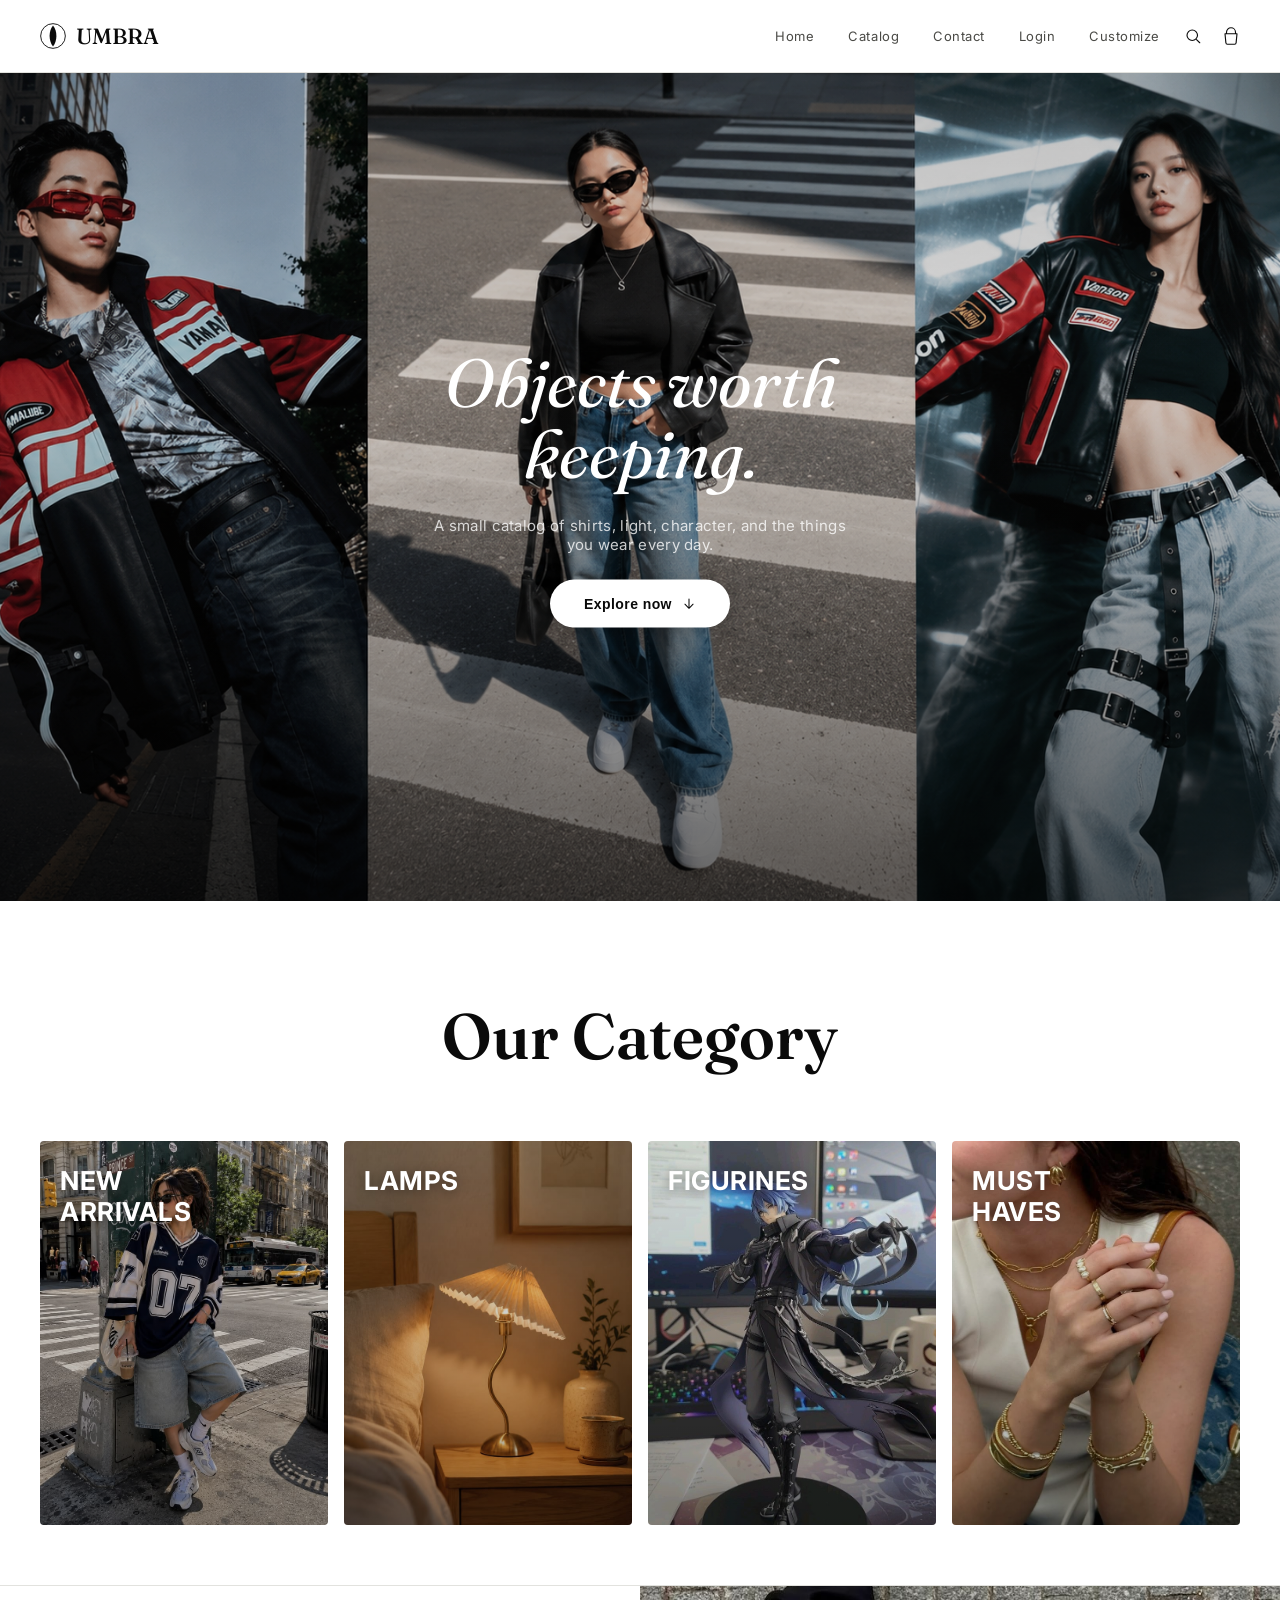
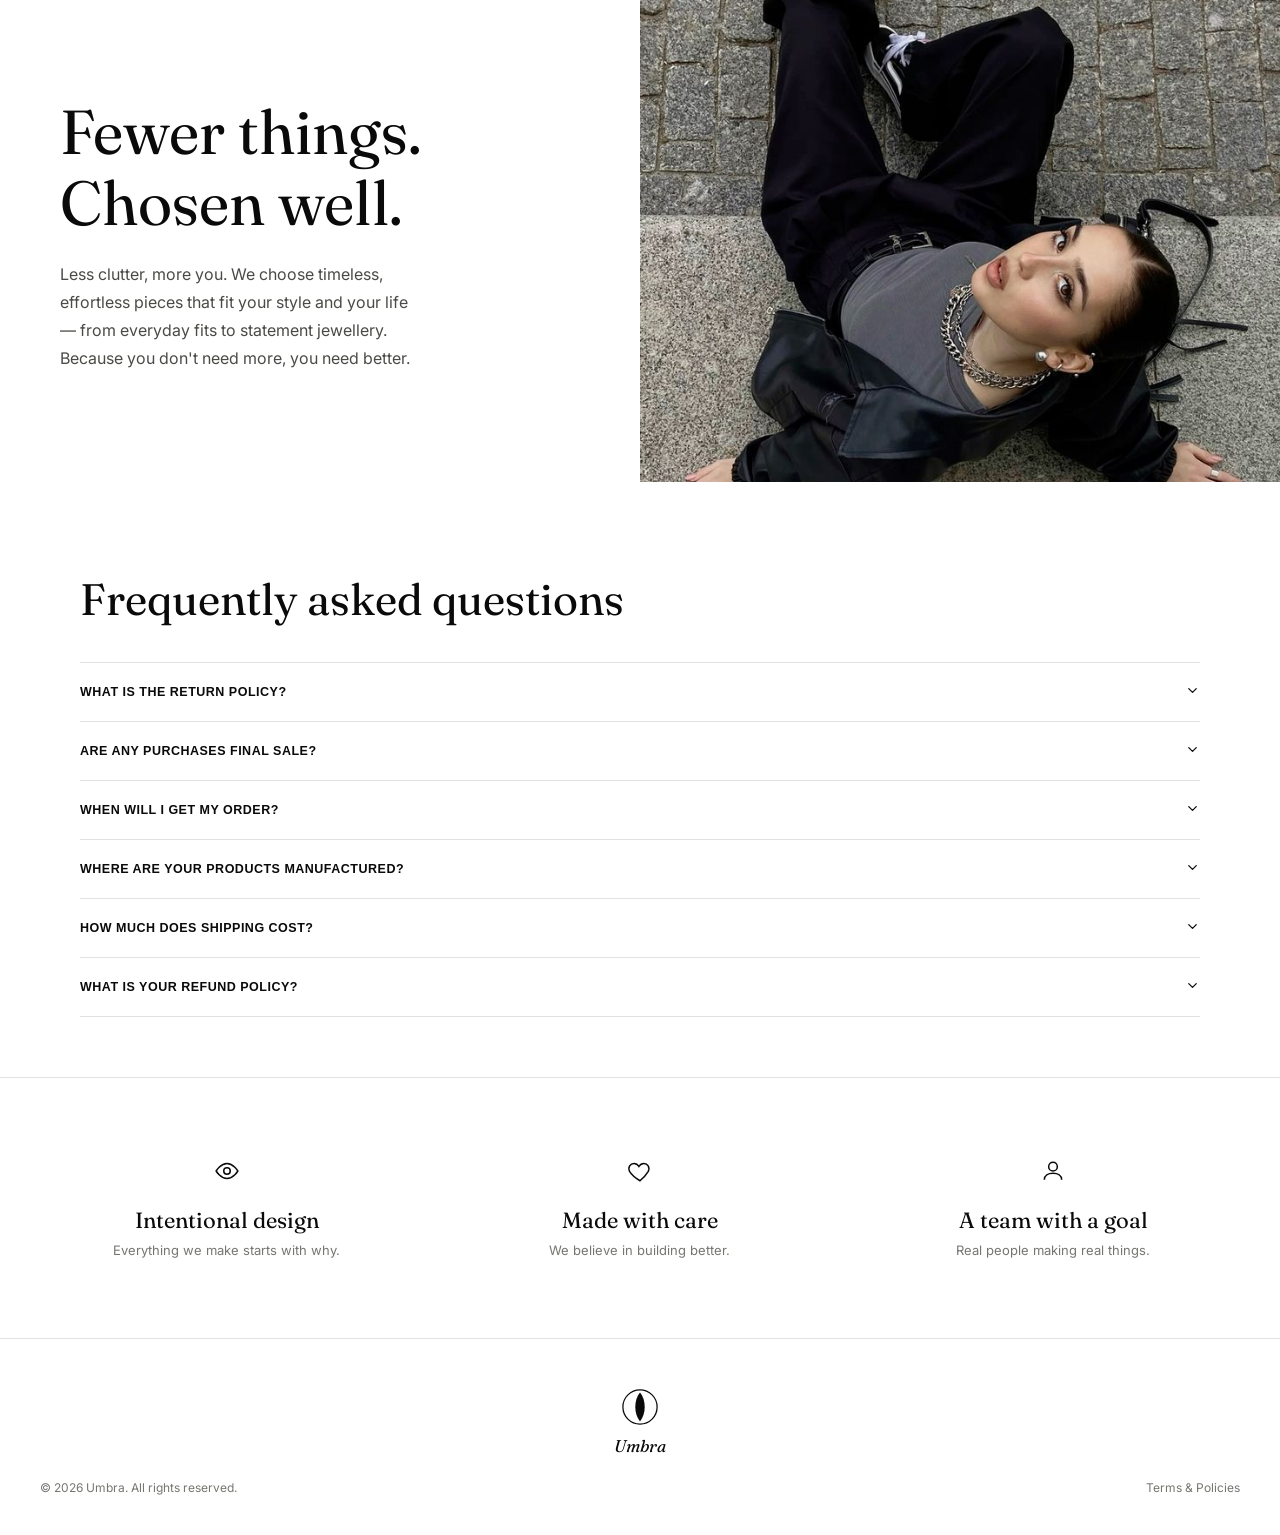
==== index.html @ f9c09f33 "Template" ====
<!DOCTYPE html>
<html lang="en">
<head>
<meta charset="UTF-8">
<meta name="viewport" content="width=device-width, initial-scale=1.0">
<title>UMBRA — Catalog</title>
<link rel="preconnect" href="https://fonts.googleapis.com">
<link href="https://fonts.googleapis.com/css2?family=Fraunces:ital,opsz,wght@0,9..144,300;0,9..144,400;0,9..144,500;1,9..144,400&family=Inter:wght@400;500;600&display=swap" rel="stylesheet">
<link rel="stylesheet" href="CSS/homepage.css">
</head>
<body>

<nav class="nav">
  <div class="brand">
    <svg class="brand-mark" viewBox="0 0 40 40" fill="none" xmlns="http://www.w3.org/2000/svg">
      <circle cx="20" cy="20" r="19" stroke="#0a0a0a" stroke-width="1.4"/>
      <path d="M20 4 C13 12 13 28 20 36 C27 28 27 12 20 4Z" fill="#0a0a0a"/>
    </svg>
    UMBRA
  </div>
  <button class="nav-toggle" id="navToggle" aria-label="Toggle menu">
    <svg viewBox="0 0 24 24" fill="none"><path d="M3 6h18M3 12h18M3 18h18" stroke="#0a0a0a" stroke-width="1.6" stroke-linecap="round"/></svg>
  </button>
  <div class="nav-links" id="navLinks">
    <a href="index.html">Home</a>
    <a href="catalog.html">Catalog</a>
    <a href="contact.html">Contact</a>
    <a href="login.html">Login</a>
    <a href="customize.html">Customize</a>
  </div>
  <div class="nav-icons">
    <svg viewBox="0 0 24 24" fill="none"><circle cx="11" cy="11" r="7" stroke-width="1.5"/><path d="M21 21l-4.3-4.3" stroke-width="1.5" stroke-linecap="round"/></svg>
    <svg viewBox="0 0 24 24" fill="none"><path d="M6 9V7a6 6 0 1112 0v2M4 9h16l-1.2 12.1a2 2 0 01-2 1.9H7.2a2 2 0 01-2-1.9L4 9z" stroke-width="1.5" stroke-linejoin="round"/></svg>
  </div>
</nav>

<div class="hero" id="top">
   <div class="hero-slideshow" id="heroSlideshow">
    <img src="../media/images/hero/slide1.png" class="hero-slide active" alt="">
    <img src="../media/images/hero/slide2.png" class="hero-slide" alt="">
    <img src="../media/images/hero/slide3.png" class="hero-slide" alt="">
    <img src="../media/images/hero/slide4.png" class="hero-slide" alt="">
  </div>
  <div class="hero-content">
    <div class="hero-eyebrow">Objects worth<br>keeping.</div>
    <p class="hero-sub">A small catalog of shirts, light, character, and the things you wear every day.</p>
    <button class="explore-btn" id="exploreBtn">
      Explore now
      <svg viewBox="0 0 24 24" fill="none"><path d="M12 4v16M5 13l7 7 7-7" stroke="#0a0a0a" stroke-width="1.8" stroke-linecap="round" stroke-linejoin="round"/></svg>
    </button>
  </div>
</div>

<div class="intro">
      <p>Our Category</p>
</div>
<section class="collections">
  <div class="collections-grid">
    <a href="catalog.html#shirts" class="collection-card">
      <img src="../media/images/collections/outfit.jpg" alt="New Arrivals">
      <span class="collection-label">New<br>Arrivals</span>
    </a>
    <a href="catalog.html#lamps" class="collection-card">
      <img src="../media/images/collections/lamp.jpg" alt="Lamps">
      <span class="collection-label">Lamps</span>
    </a>
    <a href="catalog.html#figurines" class="collection-card">
      <img src="../media/images/collections/figurines.jpg" alt="Figurines">
      <span class="collection-label">Figurines</span>
    </a>
    <a href="catalog.html#dwe" class="collection-card">
      <img src="../media/images/collections/jewerlly.jpg" alt="Must-Haves">
      <span class="collection-label">Must<br>Haves</span>
    </a>
  </div>
</section>
<section class="value-split">
  <div class="value-text">
    <h2>Fewer things.<br>Chosen well.</h2>
    <p>Less clutter, more you. We choose timeless, effortless pieces that fit your style and your life — from everyday fits to statement jewellery. Because you don't need more, you need better.</p>
  </div>
  <div class="value-image">
    <img src="../media/images/hero/anshika.jpg" alt="">
  </div>
</section>
<section class="faq-section">
  <h2 class="faq-title">Frequently asked questions</h2>

  <div class="faq-list">

    <div class="faq-item">
      <button class="faq-question" aria-expanded="false">
        What is the return policy?
        <span class="faq-chevron"><svg viewBox="0 0 24 24" fill="none"><path d="M6 9l6 6 6-6" stroke-width="2" stroke-linecap="round" stroke-linejoin="round"/></svg></span>
      </button>
      <div class="faq-answer">
        <p>We accept returns within 7 days of delivery, provided the item is unused and in its original packaging. Refunds are processed within 5–7 business days of us receiving the return.</p>
      </div>
    </div>

    <div class="faq-item">
      <button class="faq-question" aria-expanded="false">
        Are any purchases final sale?
        <span class="faq-chevron"><svg viewBox="0 0 24 24" fill="none"><path d="M6 9l6 6 6-6" stroke-width="2" stroke-linecap="round" stroke-linejoin="round"/></svg></span>
      </button>
      <div class="faq-answer">
        <p>We are unable to accept returns on certain items. These will be carefully marked before purchase.</p>
      </div>
    </div>

    <div class="faq-item">
      <button class="faq-question" aria-expanded="false">
        When will I get my order?
        <span class="faq-chevron"><svg viewBox="0 0 24 24" fill="none"><path d="M6 9l6 6 6-6" stroke-width="2" stroke-linecap="round" stroke-linejoin="round"/></svg></span>
      </button>
      <div class="faq-answer">
        <p>We work quickly to ship your order as soon as possible. Once your order has shipped, you'll receive an email with tracking details. Delivery times vary depending on your location.</p>
      </div>
    </div>

    <div class="faq-item">
      <button class="faq-question" aria-expanded="false">
        Where are your products manufactured?
        <span class="faq-chevron"><svg viewBox="0 0 24 24" fill="none"><path d="M6 9l6 6 6-6" stroke-width="2" stroke-linecap="round" stroke-linejoin="round"/></svg></span>
      </button>
      <div class="faq-answer">
        <p>Our products are manufactured in Mumbai, Vasai. We carefully select our manufacturing partners to ensure high quality and fair value.</p>
      </div>
    </div>

    <div class="faq-item">
      <button class="faq-question" aria-expanded="false">
        How much does shipping cost?
        <span class="faq-chevron"><svg viewBox="0 0 24 24" fill="none"><path d="M6 9l6 6 6-6" stroke-width="2" stroke-linecap="round" stroke-linejoin="round"/></svg></span>
      </button>
      <div class="faq-answer">
        <p>Shipping is calculated based on your location and the items in your order. You'll always know the shipping price before you purchase.</p>
      </div>
    </div>

    <div class="faq-item">
      <button class="faq-question" aria-expanded="false">
        What is your refund policy?
        <span class="faq-chevron"><svg viewBox="0 0 24 24" fill="none"><path d="M6 9l6 6 6-6" stroke-width="2" stroke-linecap="round" stroke-linejoin="round"/></svg></span>
      </button>
      <div class="faq-answer">
        <!-- Placeholder — replace with your actual refund policy wording -->
        <p>Once your return is received and inspected, we'll notify you of the approval status. Approved refunds are credited to your original payment method within 5–7 business days. Shipping charges, if any, are non-refundable.</p>
      </div>
    </div>

  </div>
</section>
<div class="features">
  <div class="feature"> 
    <svg viewBox="0 0 24 24" fill="none"><path d="M2 12s4-7 10-7 10 7 10 7-4 7-10 7-10-7-10-7z" stroke-width="1.4"/><circle cx="12" cy="12" r="3" stroke-width="1.4"/></svg>
    <h3>Intentional design</h3>
    <p>Everything we make starts with why.</p>
  </div>
  <div class="feature">
    <svg viewBox="0 0 24 24" fill="none"><path d="M12 21s-7-4.35-9.5-8.5C.5 8.5 3 5 6.5 5c2 0 3.5 1.2 4.5 2.8C12 6.2 13.5 5 15.5 5 19 5 21.5 8.5 19.5 12.5 17 16.65 12 21 12 21z" stroke-width="1.4"/></svg>
    <h3>Made with care</h3>
    <p>We believe in building better.</p>
  </div>
  <div class="feature" id="contact">
    <svg viewBox="0 0 24 24" fill="none"><circle cx="12" cy="8" r="4" stroke-width="1.4"/><path d="M4 20c0-4 3.5-6 8-6s8 2 8 6" stroke-width="1.4"/></svg>
    <h3>A team with a goal</h3>
    <p>Real people making real things.</p>
  </div>
</div>

<footer>
  <div class="foot-mark">
    <svg viewBox="0 0 40 40" fill="none"><circle cx="20" cy="20" r="19" stroke="#0a0a0a" stroke-width="1.4"/><path d="M20 4 C13 12 13 28 20 36 C27 28 27 12 20 4Z" fill="#0a0a0a"/></svg>
    <span>Umbra</span>
  </div>
  <div class="foot-bottom">
    <span>© 2026 Umbra. All rights reserved.</span>
    <span>Terms &amp; Policies</span>
  </div>
</footer>

<script src="../JS/catalog.js"></script>
</body>
</html>
---- CSS/homepage.css ----
:root {
  --ink: #0a0a0a;
  --paper: #ffffff;
  --line: #e2e2de;
  --grey: #767671;
  --grey-dark: #4a4a46;
}

* {
  margin: 0;
  padding: 0;
  box-sizing: border-box;
}
html {
  scroll-behavior: smooth;
}
body {
  background: var(--paper);
  color: var(--ink);
  font-family: "Inter", sans-serif;
  -webkit-font-smoothing: antialiased;
}
a {
  color: inherit;
  text-decoration: none;
}
img {
  display: block;
  max-width: 100%;
}

/* ---------- NAV ---------- */
.nav {
  position: sticky;
  top: 0;
  z-index: 50;
  display: flex;
  align-items: center;
  justify-content: space-between;
  padding: 22px 40px;
  background: rgba(255, 255, 255, 0.88);
  backdrop-filter: blur(10px);
  border-bottom: 1px solid var(--line);
}
.nav-links {
  display: flex;
  gap: 34px;
  font-size: 13px;
  letter-spacing: 0.04em;
  margin-left: auto; /* ADD THIS LINE */
  margin-right: 24px; /* ADD THIS LINE — spacing before the search/cart icons */
}
.nav-links a {
  color: var(--grey-dark);
  transition: color 0.25s;
}
.nav-links a:hover {
  color: var(--ink);
}
.brand {
  font-family: "Fraunces", serif;
  font-size: 22px;
  font-weight: 500;
  display: flex;
  align-items: center;
  gap: 10px;
}
.brand-mark {
  width: 26px;
  height: 26px;
  flex-shrink: 0;
}
.nav-icons {
  display: flex;
  gap: 20px;
  align-items: center;
}
.nav-icons svg {
  width: 18px;
  height: 18px;
  stroke: var(--ink);
  cursor: pointer;
}
.nav-toggle {
  display: none;
  background: none;
  border: 0;
  cursor: pointer;
}
.nav-toggle svg {
  width: 22px;
  height: 22px;
}

@media (max-width: 760px) {
  .nav-links {
    position: fixed;
    top: 69px;
    left: 16px;
    width: 200px; /* CHANGED — fixed width instead of full-bleed */
    right: auto; /* CHANGED — removes edge-to-edge stretch */
    background: var(--paper);
    flex-direction: column;
    gap: 0;
    max-height: 0;
    overflow: hidden;
    border: 1px solid var(--line); /* CHANGED — full border instead of just bottom */
    border-radius: 10px; /* ADD — soft rounded corners */
    box-shadow: 0 12px 30px rgba(0, 0, 0, 0.08); /* ADD — lifts it off the page */
    transition: max-height 0.35s ease;
  }
  .nav-links.open {
    max-height: 220px;
  }
  .nav-links a {
    padding: 14px 20px;
    border-top: 1px solid var(--line);
  } /* CHANGED padding */
  .nav-links a:first-child {
    border-top: none;
  } /* ADD — avoids double border on first item */
  .nav-toggle {
    display: block;
    order: -1;
  }
  .brand {
    margin-left: 12px;
  }
}
/* ---------- HERO ---------- */
.hero {
  position: relative;
  width: 100%;
  height: 92vh;
  min-height: 520px;
  overflow: hidden;
  background: #111;
}
.hero-slideshow {
  position: absolute;
  inset: 0;
  width: 100%;
  height: 100%;
}
.hero-slide {
  position: absolute;
  inset: 0;
  width: 100%;
  height: 100%;
  object-fit: cover;
  opacity: 0;
  transition: opacity 1s ease;
}
.hero-slide.active {
  opacity: 0.9;
}
.hero::after {
  content: "";
  position: absolute;
  inset: 0;
  background: linear-gradient(
    180deg,
    rgba(0, 0, 0, 0.15) 0%,
    rgba(0, 0, 0, 0.05) 40%,
    rgba(0, 0, 0, 0.55) 100%
  );
}
.hero-content {
  position: absolute;
  top: 50%;
  left: 50%;
  transform: translate(-50%, -50%);
  width: 100%;
  max-width: 820px;
  padding: 0 40px;
  display: flex;
  flex-direction: column;
  align-items: center;
  text-align: center;
  gap: 26px;
  z-index: 2;
}
.hero-eyebrow {
  color: #fff;
  font-family: "Fraunces", serif;
  font-style: italic;
  font-weight: 400;
  font-size: clamp(32px, 6vw, 68px);
  line-height: 1.05;
  max-width: 820px;
  margin: 0 auto;
}
.hero-sub {
  color: rgba(255, 255, 255, 0.78);
  font-size: 15px;
  letter-spacing: 0.02em;
  max-width: 420px;
  margin: 0 auto;
}
.explore-btn {
  background: var(--paper);
  color: var(--ink);
  border: none;
  padding: 16px 34px;
  border-radius: 999px;
  font-size: 14px;
  font-weight: 600;
  letter-spacing: 0.03em;
  cursor: pointer;
  display: inline-flex;
  align-items: center;
  gap: 10px;
  transition:
    transform 0.3s ease,
    box-shadow 0.3s ease;
  box-shadow: 0 4px 24px rgba(0, 0, 0, 0.25);
}
.explore-btn:hover {
  transform: translateY(-2px);
  box-shadow: 0 8px 30px rgba(0, 0, 0, 0.3);
}
.explore-btn svg {
  width: 14px;
  height: 14px;
  transition: transform 0.3s ease;
}
.explore-btn:hover svg {
  transform: translateY(2px);
}

/* ---------- INTRO ---------- */
.intro {
  padding: 90px 40px 40px;
  max-width: 100%;
  text-align: center;
}
.intro p {
  font-family: "Fraunces", serif;
  font-size: clamp(36px, 6vw, 64px);
  font-weight: 600;
  line-height: 1.4;
  color: var(--ink);
}
.intro p em {
  font-style: italic;
  color: var(--ink);
}
/* ---------- SHOP BY COLLECTION ---------- */
.collections {
  padding: 20px 40px 60px;
}
.collections-grid {
  display: grid;
  grid-template-columns: repeat(4, 1fr);
  gap: 16px;
}
@media (max-width: 980px) {
  .collections-grid {
    grid-template-columns: repeat(2, 1fr);
  }
}
@media (max-width: 520px) {
  .collections-grid {
    grid-template-columns: 1fr;
  }
}
.collection-card {
  position: relative;
  display: block;
  aspect-ratio: 3/4;
  overflow: hidden;
  border-radius: 4px;
}
.collection-card img {
  width: 100%;
  height: 100%;
  object-fit: cover;
  transition: transform 0.6s ease;
}
.collection-card:hover img {
  transform: scale(1.05);
}
.collection-card::after {
  content: "";
  position: absolute;
  inset: 0;
  background: linear-gradient(180deg, rgba(0,0,0,0.05) 0%, rgba(0,0,0,0.35) 100%);
}
.collection-label {
  position: absolute;
  top: 24px;
  left: 20px;
  z-index: 2;
  color: #fff;
  font-family: "Inter", sans-serif;
  font-size: clamp(18px, 2.4vw, 26px);
  font-weight: 700;
  letter-spacing: 0.02em;
  text-transform: uppercase;
  line-height: 1.2;
  text-shadow: 0 2px 12px rgba(0,0,0,0.4);
}
/* ---------- CATALOG ---------- */
.catalog {
  padding: 20px 40px 60px;
  background: #ffffff;
}
.cat-section {
  border-top: 1px solid var(--line);
}
.cat-section:last-child {
  border-bottom: 1px solid var(--line);
}

.cat-header {
  width: 100%;
  background: none;
  border: none;
  cursor: pointer;
  display: flex;
  align-items: baseline;
  justify-content: space-between;
  padding: 34px 0;
  text-align: left;
}
.cat-header-left {
  display: flex;
  align-items: baseline;
  gap: 16px;
}
.cat-index {
  font-size: 12px;
  color: var(--grey);
  letter-spacing: 0.04em;
  font-variant-numeric: tabular-nums;
}
.cat-title {
  font-family: "Fraunces", serif;
  font-size: clamp(28px, 4vw, 44px);
  font-weight: 400;
  color: var(--ink);
}
.cat-header-right {
  display: flex;
  align-items: center;
  gap: 18px;
}
.cat-count {
  font-size: 13px;
  color: var(--grey);
}
.chevron {
  width: 34px;
  height: 34px;
  border: 1px solid var(--ink);
  border-radius: 50%;
  display: flex;
  align-items: center;
  justify-content: center;
  flex-shrink: 0;
  transition:
    transform 0.4s cubic-bezier(0.65, 0, 0.35, 1),
    background 0.3s ease;
}
.chevron svg {
  width: 13px;
  height: 13px;
  stroke: var(--ink);
  transition: stroke 0.3s ease;
}
.cat-header[aria-expanded="true"] .chevron {
  transform: rotate(180deg);
  background: var(--ink);
}
.cat-header[aria-expanded="true"] .chevron svg {
  stroke: var(--paper);
}

.cat-panel {
  max-height: 0;
  overflow: hidden;
  transition: max-height 0.55s cubic-bezier(0.65, 0, 0.35, 1);
}
.cat-panel-inner {
  padding-bottom: 56px;
}
.cat-desc {
  max-width: 460px;
  color: var(--grey);
  font-size: 14px;
  line-height: 1.6;
  margin-bottom: 28px;
}

/* subcategory pills */
.subcats {
  display: flex;
  flex-wrap: wrap;
  gap: 8px;
  margin-bottom: 32px;
}
.subcat-pill {
  padding: 8px 18px;
  border: 1px solid var(--line);
  border-radius: 999px;
  font-size: 12.5px;
  letter-spacing: 0.02em;
  background: var(--paper);
  color: var(--grey-dark);
  cursor: pointer;
  transition: all 0.25s ease;
}
.subcat-pill:hover {
  border-color: var(--ink);
}
.subcat-pill.active {
  background: var(--ink);
  color: var(--paper);
  border-color: var(--ink);
}

/* grid & cards (white background, hairline borders on cards) */
.grid {
  display: grid;
  grid-template-columns: repeat(4, 1fr);
  gap: 0;
  background: #ffffff;
  border-top: 1px solid var(--line);
  border-left: 1px solid var(--line);
}
@media (max-width: 980px) {
  .grid {
    grid-template-columns: repeat(2, 1fr);
  }
}
@media (max-width: 520px) {
  .grid {
    grid-template-columns: 1fr;
  }
}

.card {
  background: #ffffff;
  border-right: 1px solid var(--line);
  border-bottom: 1px solid var(--line);
  display: flex;
  flex-direction: column;
}
.card.hide {
  display: none;
}
.card-img {
  aspect-ratio: 3/4;
  overflow: hidden;
  background: #ffffff;
}
.card-img img {
  width: 100%;
  height: 100%;
  object-fit: cover;
  transition: transform 0.6s ease;
}
.card:hover .card-img img {
  transform: scale(1.045);
}
.card-info {
  padding: 16px 18px 22px;
  display: flex;
  flex-direction: column;
  gap: 4px;
}
.card-tag {
  font-size: 11px;
  color: var(--grey);
  letter-spacing: 0.03em;
}
.card-name {
  font-size: 14.5px;
  font-weight: 500;
  color: var(--ink);
}
.card-price {
  font-size: 13.5px;
  color: var(--grey-dark);
  margin-top: 2px;
}

/* extra (hidden-by-default) cards */
.card.extra {
  display: none;
}
.grid.expanded .card.extra {
  display: flex;
  animation: cardReveal 0.45s ease forwards;
}
@keyframes cardReveal {
  from {
    opacity: 0;
    transform: translateY(-14px);
  }
  to {
    opacity: 1;
    transform: translateY(0);
  }
}

/* show more card */
.show-more-card {
  align-items: center;
  justify-content: center;
}
.show-more-btn {
  width: 100%;
  height: 100%;
  min-height: 220px;
  background: none;
  border: none;
  cursor: pointer;
  display: flex;
  flex-direction: column;
  align-items: center;
  justify-content: center;
  gap: 10px;
  color: var(--ink);
  font-family: "Inter", sans-serif;
  font-size: 13px;
  font-weight: 600;
  letter-spacing: 0.03em;
  transition: opacity 0.25s ease;
}
.show-more-btn:hover {
  opacity: 0.6;
}
.show-more-count {
  color: var(--grey);
  font-weight: 500;
}
.show-more-btn svg {
  width: 16px;
  height: 16px;
  stroke: var(--ink);
}
.show-more-card.hide-out {
  animation: cardExit 0.28s ease forwards;
}
.show-more-card.hide {
  display: none;
}
@keyframes cardExit {
  from {
    opacity: 1;
    transform: scale(1);
  }
  to {
    opacity: 0;
    transform: scale(0.92);
  }
}
/* ---------- VALUE SPLIT ---------- */
.value-split {
  display: grid;
  grid-template-columns: 1fr 1fr;
  border-top: 1px solid var(--line);  
}
.value-text {
  display: flex;
  flex-direction: column; 
  justify-content: center;
  padding:  110px 60px;
  max-width: 480px;
}
.value-text h2 {
  font-family: "Fraunces", serif;
  font-weight: 400;
  font-size: clamp(40px, 5.2vw, 62px);
  line-height: 1.15;
  margin-bottom: 22px;
  white-space: nowrap;
}
.value-text p {
  font-size: 16px;
  line-height: 1.75;
  color: var(--grey-dark);
}
.value-image {
  position: relative;
  height: 100%;
  overflow: hidden;
}
.value-image img {
  position: absolute;
  inset: 0;
  width: 100%;
  height: 100%;
  object-fit: cover;
  display: block;
}

@media (max-width: 760px) {
  .value-split {
    grid-template-columns: 1fr;
    min-height: auto;
  }
  .value-text {
    padding: 50px 40px 30px;
    max-width: none;
  }
  .value-image {
    aspect-ratio: 4/5;
  }
}

/* ---------- FOOTER ---------- */
/* .features {    */
/* ---------- FOOTER ---------- */
.features {
  display: grid;
  grid-template-columns: repeat(3, 1fr);
  gap: 40px;
  padding: 80px 40px;
  border-top: 1px solid var(--line);
  text-align: center;
}
@media (max-width: 700px) {
  .features {
    grid-template-columns: 1fr;
    gap: 56px;
  }
}
.feature svg {
  width: 26px;
  height: 26px;
  stroke: var(--ink);
  margin-bottom: 18px;
}
.feature h3 {
  font-family: "Fraunces", serif;
  font-weight: 400;
  font-size: 22px;
  margin-bottom: 8px;
}
.feature p {
  font-size: 13px;
  color: var(--grey);
}

footer {
  padding: 50px 40px 40px;
  display: flex;
  flex-direction: column;
  align-items: center;
  gap: 24px;
  border-top: 1px solid var(--line);
}
.foot-mark {
  display: flex;
  flex-direction: column;
  align-items: center;
  gap: 10px;
}
.foot-mark svg {
  width: 36px;
  height: 36px;
}
.foot-mark span {
  font-family: "Fraunces", serif;
  font-style: italic;
  font-size: 17px;
}
.foot-bottom {
  width: 100%;
  display: flex;
  justify-content: space-between;
  font-size: 12px;
  color: var(--grey);
  flex-wrap: wrap;
  gap: 10px;
}

/* ---------- FAQ ---------- */
.faq-section{
  max-width:1200px;
  margin:0 auto;
  padding:90px 40px 60px;
}
.faq-title{
  font-family:'Fraunces',serif;
  font-weight:400;
  font-size:clamp(30px,4vw,44px);
  margin-bottom:36px;
}
.faq-list{
  border-top:1px solid var(--line);
}
.faq-item{
  border-bottom:1px solid var(--line);
}
.faq-question{
  width:100%;
  background:none;
  border:none;
  cursor:pointer;
  display:flex;
  align-items:center;
  justify-content:space-between;
  padding:20px 0;
  text-align:left;
  font-size:12.5px;
  font-weight:600;
  letter-spacing:0.04em;
  text-transform:uppercase;
  color:var(--ink);
}
.faq-chevron{
  flex-shrink:0;
  transition:transform .35s cubic-bezier(.65,0,.35,1);
}
.faq-chevron svg{width:15px;height:15px;stroke:var(--ink);}
.faq-question[aria-expanded="true"] .faq-chevron{transform:rotate(180deg);}

.faq-answer{
  max-height:0;
  overflow:hidden;
  transition:max-height .5s cubic-bezier(.65,0,.35,1);
}

.faq-answer p{
  font-size:14px;
  line-height:1.7;
  color:var(--grey-dark);
  padding-bottom:22px;
  max-width:900px;
}
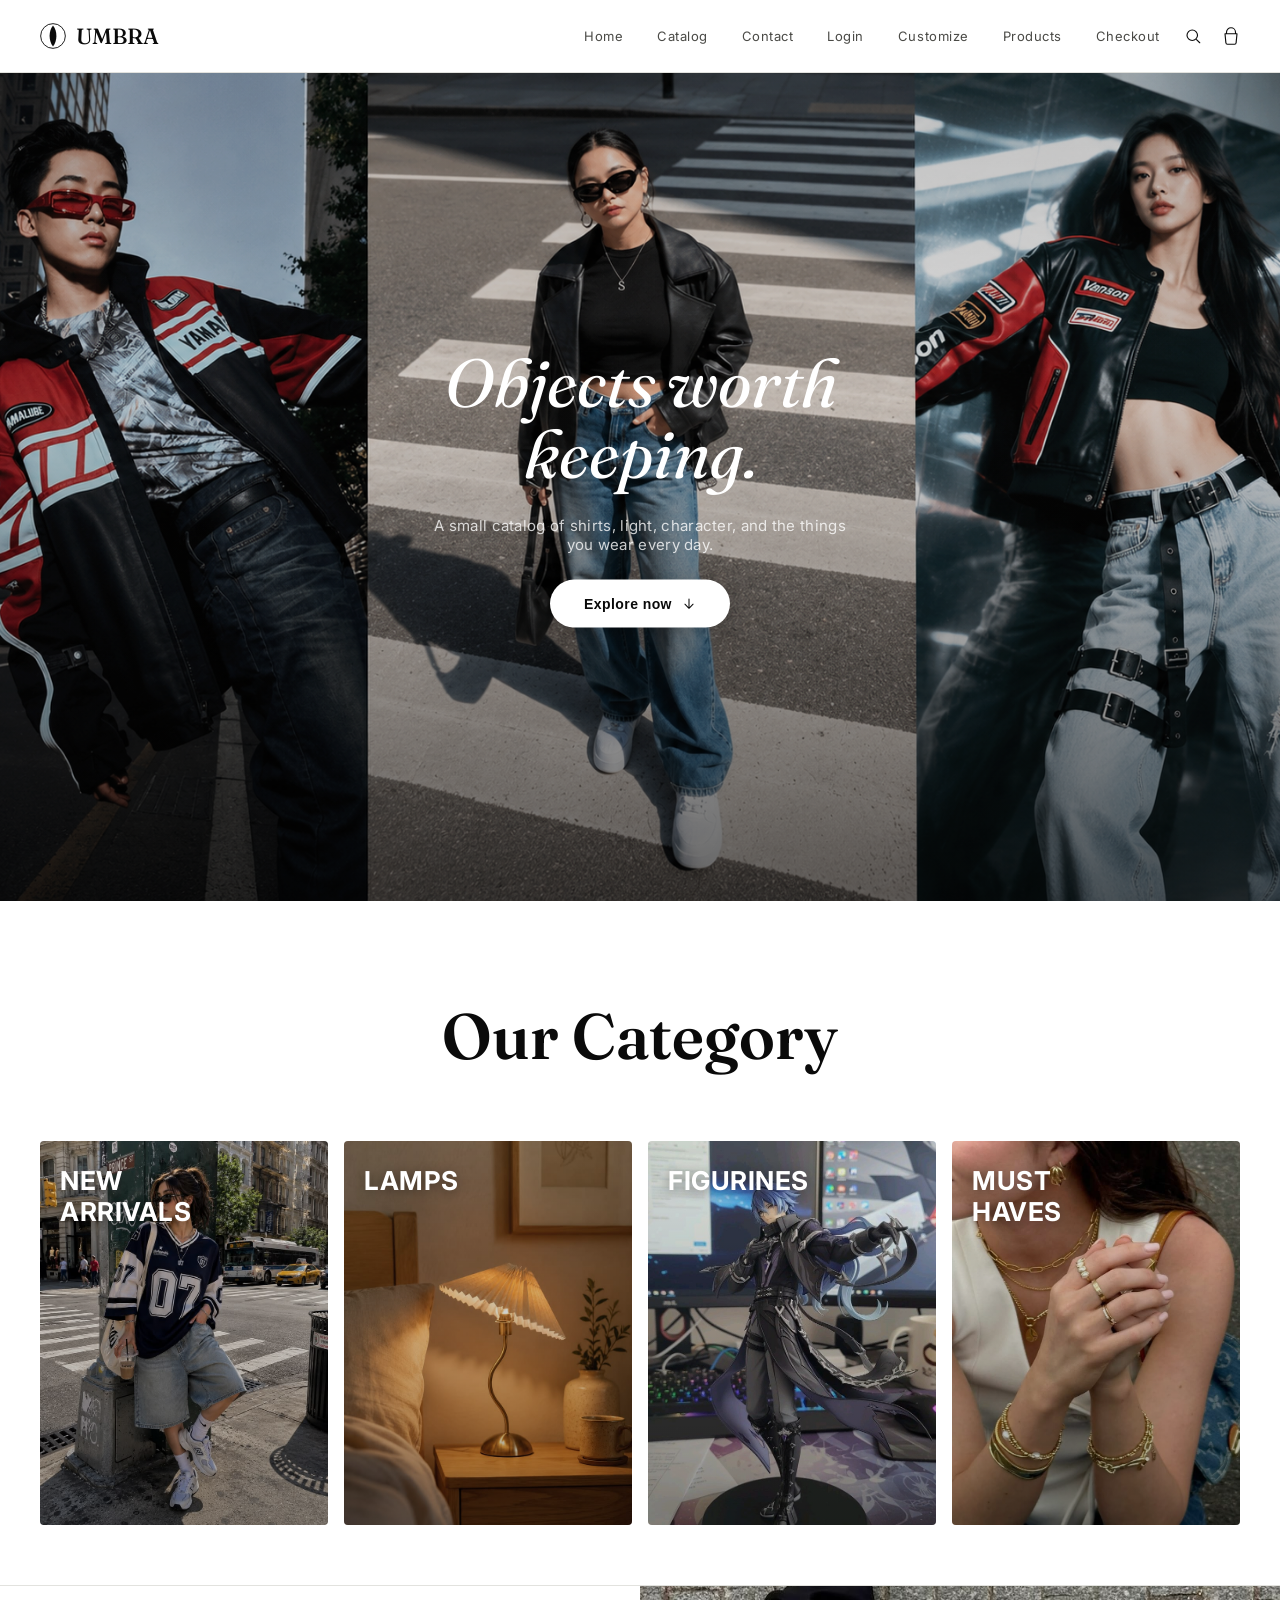
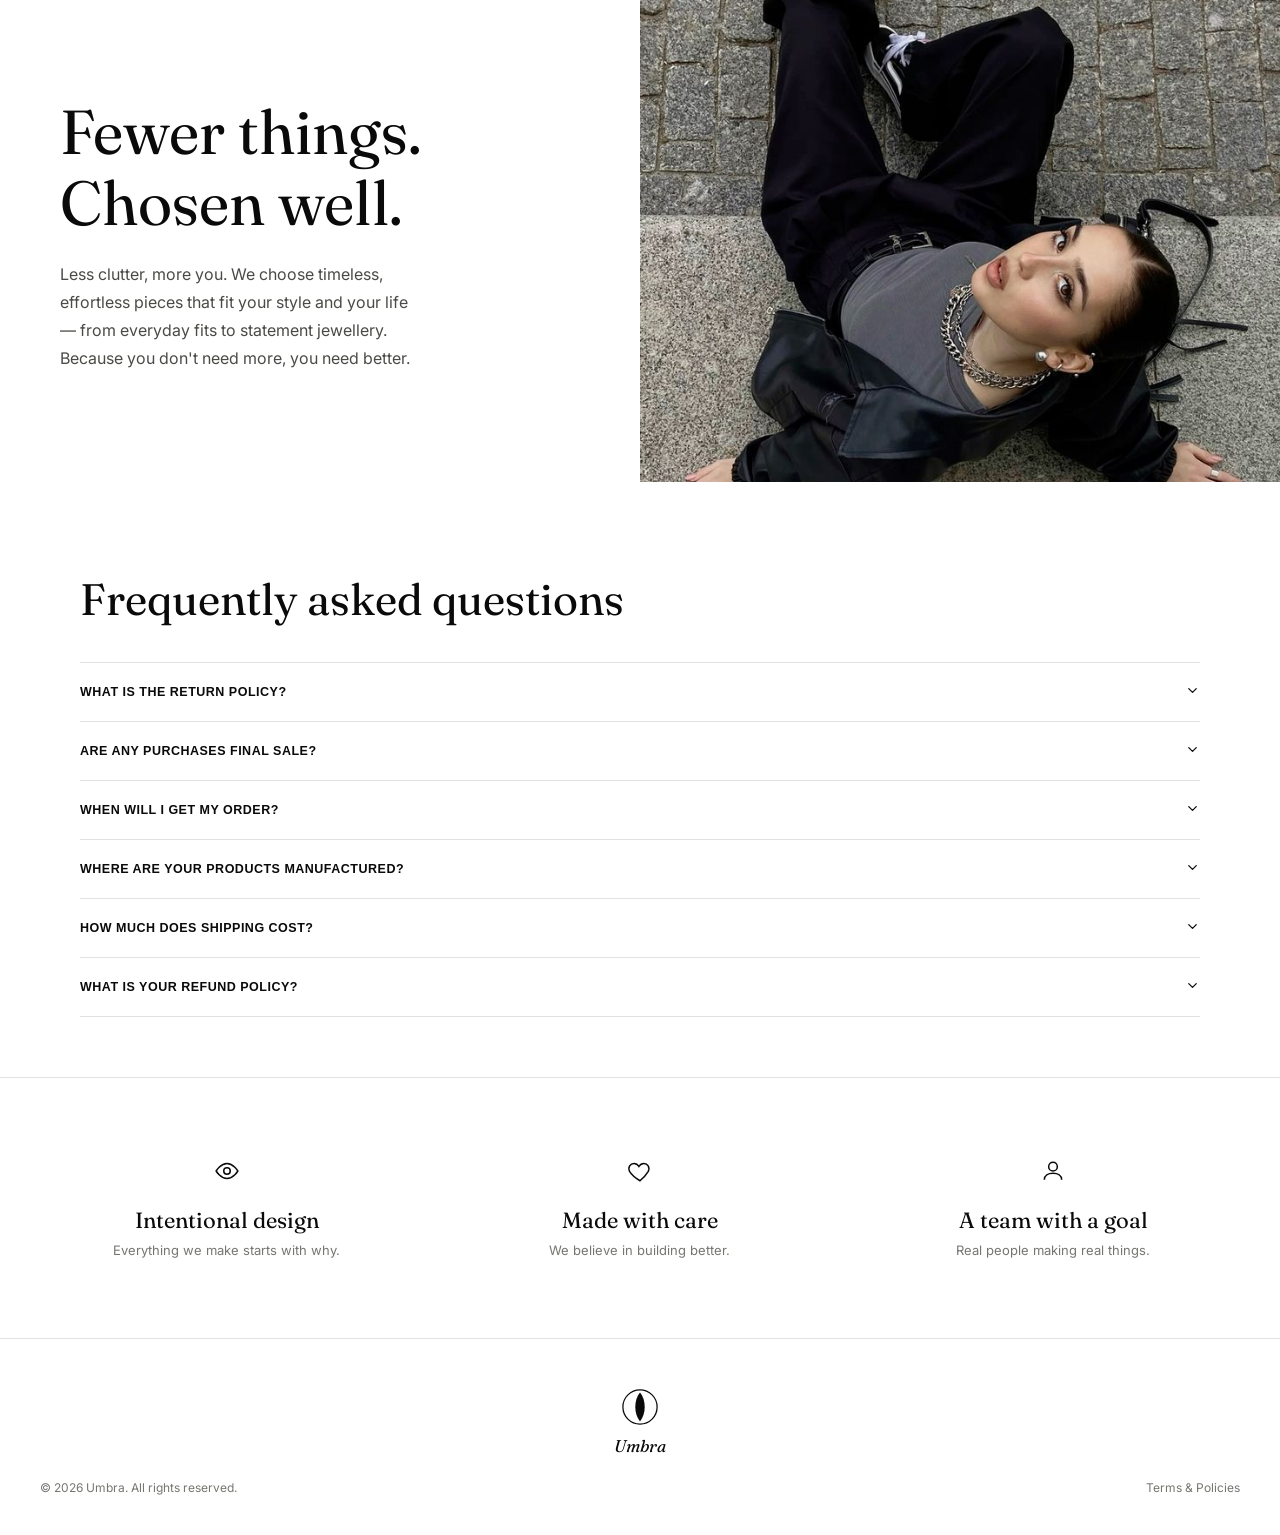
==== commit 6e363f47: "Done" ====
--- a/index.html
+++ b/index.html
@@ -27,6 +27,8 @@
     <a href="contact.html">Contact</a>
     <a href="login.html">Login</a>
     <a href="customize.html">Customize</a>
+    <a href="product.html">Products</a>
+    <a href="checkout.html">Checkout</a>
   </div>
   <div class="nav-icons">
     <svg viewBox="0 0 24 24" fill="none"><circle cx="11" cy="11" r="7" stroke-width="1.5"/><path d="M21 21l-4.3-4.3" stroke-width="1.5" stroke-linecap="round"/></svg>
